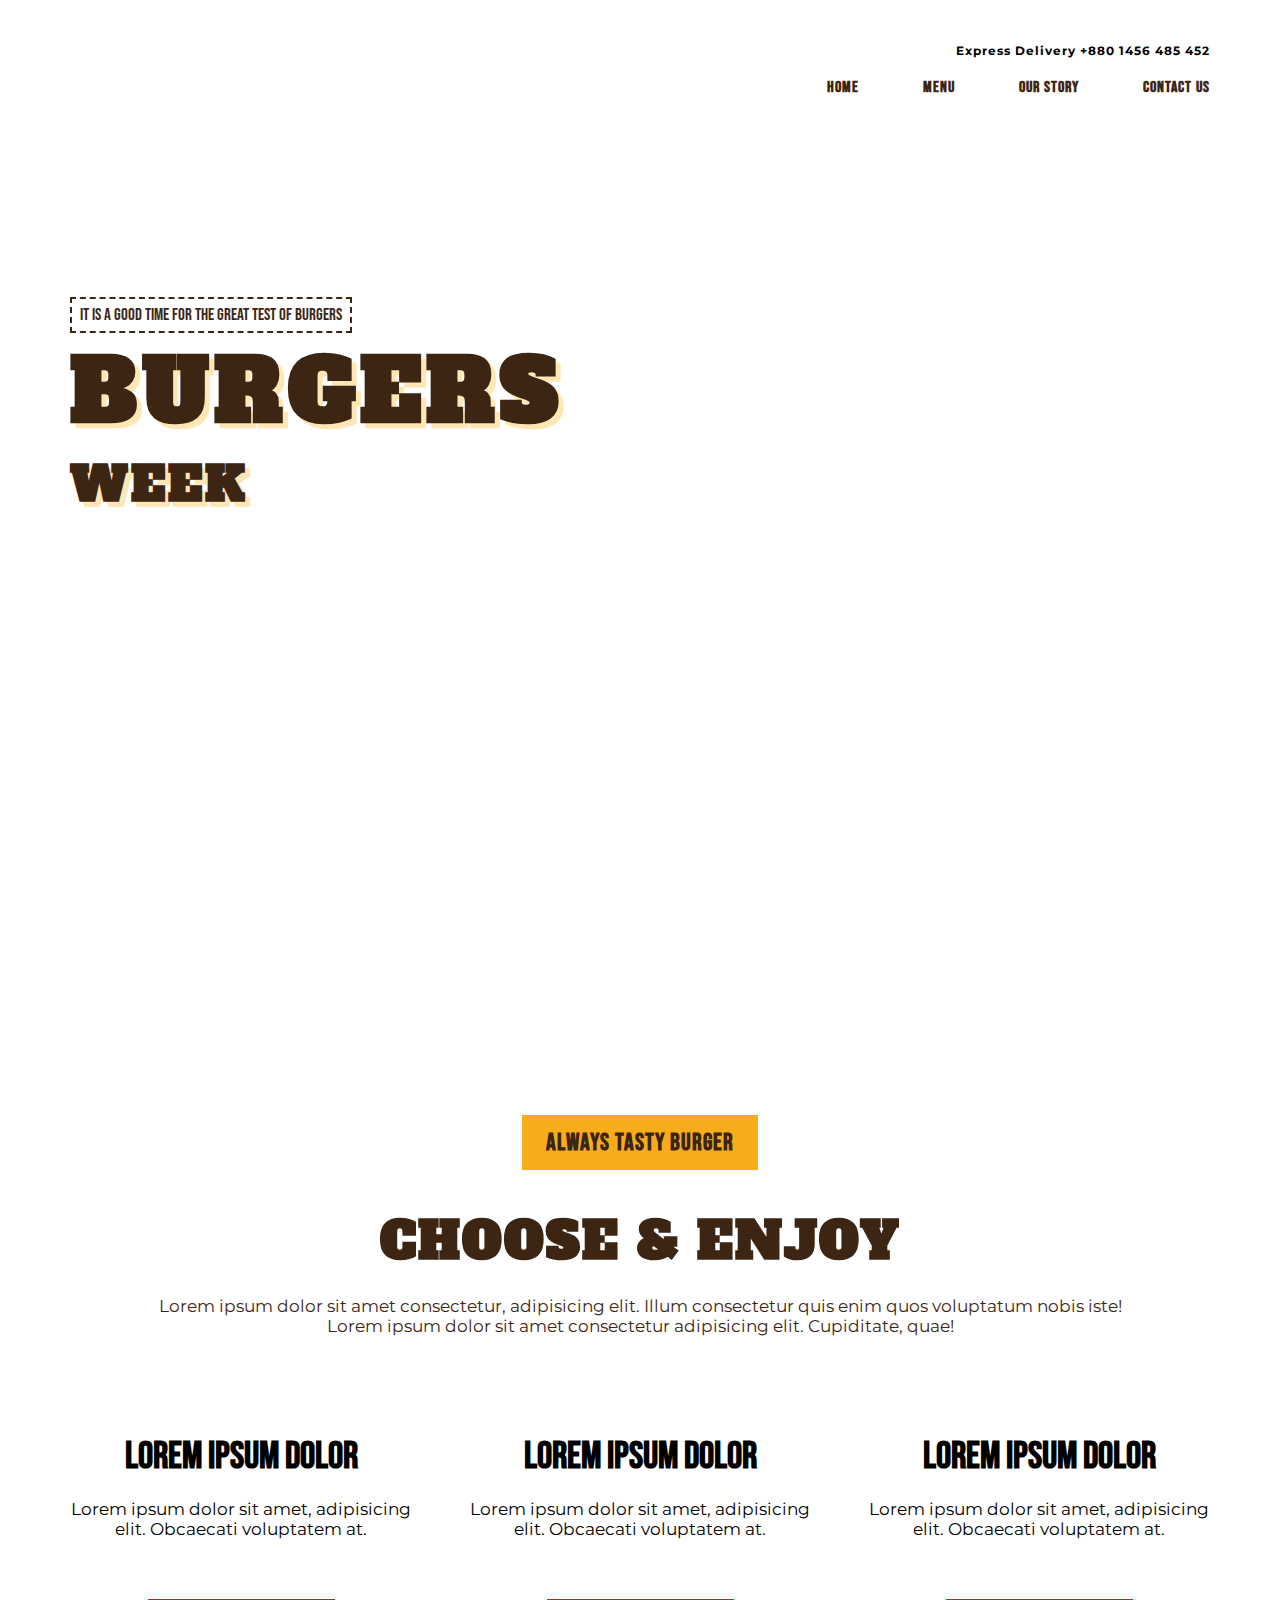
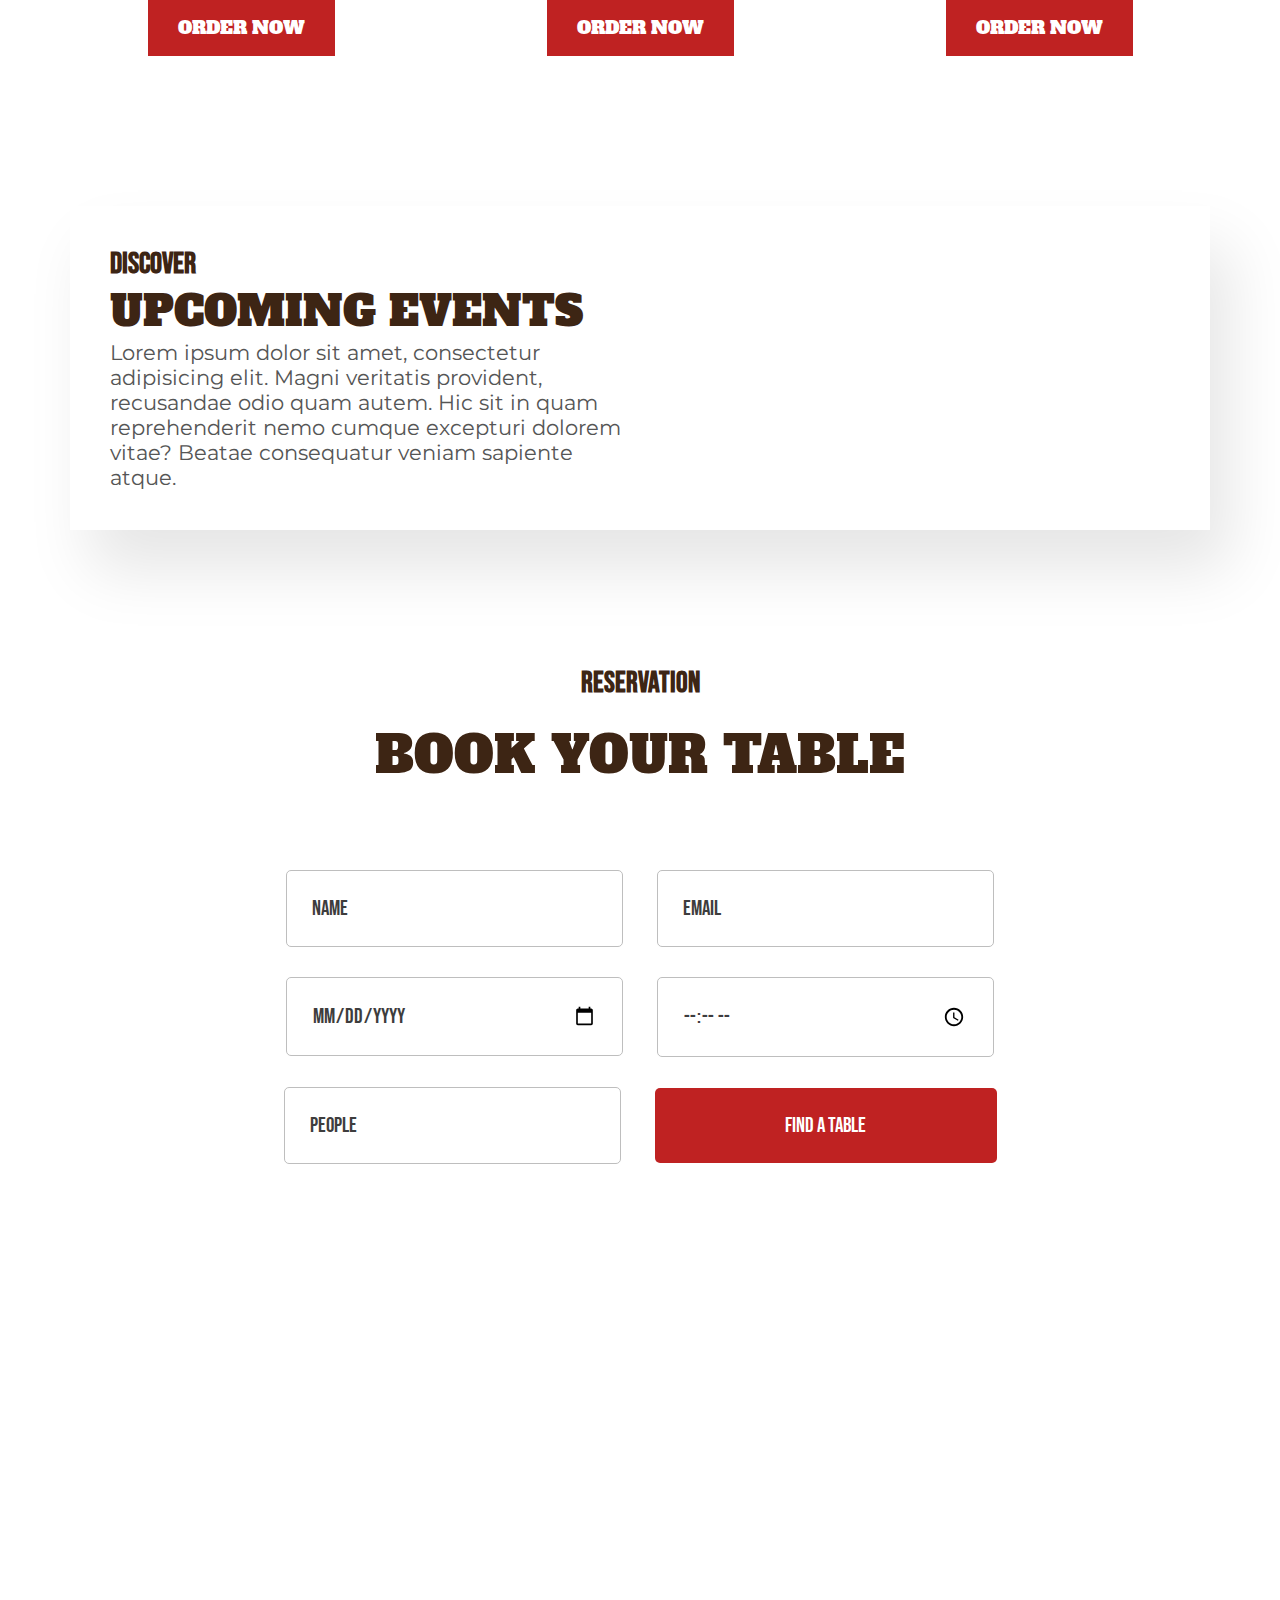
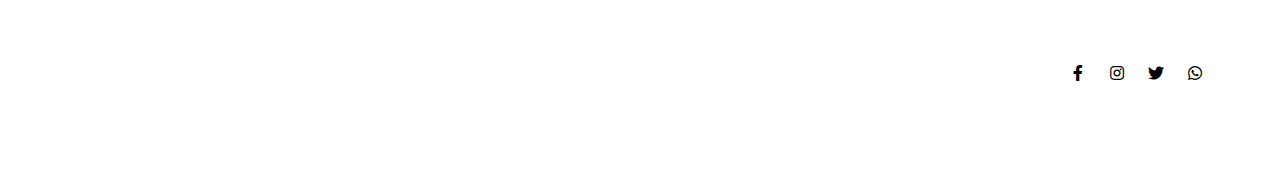
==== index.html @ 5c2cf0a4 "Add files via upload" ====
<!DOCTYPE html>
<html lang="en">
<head>
    <meta charset="UTF-8">
    <meta name="viewport" content="width=device-width, initial-scale=1.0">
    <link rel="preconnect" href="https://fonts.gstatic.com">
    <link rel="icon" href="./img/favicon.ico" type="image/x-icon">
    <link href="https://fonts.googleapis.com/css2?family=Alfa+Slab+One&family=Bebas+Neue&family=Montserrat:wght@400;700&display=swap" rel="stylesheet">
    <link rel="stylesheet" href="https://cdnjs.cloudflare.com/ajax/libs/font-awesome/5.15.1/css/all.min.css">
    <link rel="stylesheet" href="./css/style.css">
    <title>Burger House | Home</title>
</head>
<body>
    <!-- header section starts here -->
   <header>
       <div class="container">
           <!-- logo and header menu part start  -->
            <div class="top">
                <div>
                    <img src="./img/logo.png" alt="">
                </div>
                <div class="right">
                    <div class="hotline">
                        <img src="./img/bike.png" alt="">
                        <span>Express Delivery +880 1456 485 452</span>
                    </div>
                    <div class="menu">
                        <ul>
                            <li><a href="">home</a></li>
                            <li><a href="">menu</a></li>
                            <li><a href="">our story</a></li>
                            <li><a href="">contact us</a></li>
                        </ul>
                    </div>
                </div>
            </div>
           <!-- logo and header menu part ends  -->
           <!-- header bottom part starts -->
            <div class="bottom">
                <div class="cell">
                    <p>it is a good time for the great test of burgers</p>
                    <h1>burgers</h1>
                    <h3>week</h3>
                </div>
            </div>
           <!-- header bottom part ends -->
        </div>
   </header> 
    <!-- header section ends here -->
    <!-- popular section starts here -->
    <div class="popular">
        <div class="container">
            <div class="left">
                <img src="./img/popular-1.png" alt="">
                <div class="img-desc">
                    <h3>try it today</h3>
                    <h1>most popular baurger</h1>
                </div>
            </div>
            <div class="right">
                <div class="hs">
                    <img src="./img/popular-2.png" alt="">
                    <div class="img-desc">
                        <h3>try it today</h3>
                        <h1>more fun<br>more taste</h1>
                    </div>
                </div>
                <div class="hs">
                    <img src="./img/popular-3.png" alt="">
                    <div class="img-desc">
                        <h3>try it today</h3>
                        <h1>fresh & chili</h1>
                    </div>
                </div>
            </div>
        </div>
    </div>
    <!-- popular section ends here -->
    <!-- single button section starts here -->
    <div class="container pop-btn">
        <a href="#">always tasty burger</a>
    </div>
    <!-- single button section ends here -->
    <!-- ordering section starts here -->
    <div class="container order">
        <div class="top">
            <div>
                <h1>choose & enjoy</h1>
                <p>Lorem ipsum dolor sit amet consectetur, adipisicing elit. Illum consectetur quis enim quos voluptatum nobis iste!<br>Lorem ipsum dolor sit amet consectetur adipisicing elit. Cupiditate, quae!</p>
            </div>
        </div>
        <div class="bottom">
            <div class="parts">
                <img src="./img/cat-1.png" alt="">
                <h2>lorem ipsum dolor</h2>
                <p>Lorem ipsum dolor sit amet, adipisicing elit. Obcaecati voluptatem at.</p>
                <button>order now</button>
            </div>
            <div class="parts">
                <img src="./img/cat-2.png" alt="">
                <h2>lorem ipsum dolor</h2>
                <p>Lorem ipsum dolor sit amet, adipisicing elit. Obcaecati voluptatem at.</p>
                <button>order now</button>
            </div>
            <div class="parts">
                <img src="./img/cat-3.png" alt="">
                <h2>lorem ipsum dolor</h2>
                <p>Lorem ipsum dolor sit amet, adipisicing elit. Obcaecati voluptatem at.</p>
                <button>order now</button>
            </div>
        </div>
    </div>
    <!-- ordering section ends here -->
    <!-- slider section starts here -->
    <div class="container">
        <div class="slider">
            <div class="left">
                <h4>discover</h4>
                <h1>upcoming events</h1>
                <p>Lorem ipsum dolor sit amet, consectetur adipisicing elit. Magni veritatis provident, recusandae odio quam autem.
                    Hic sit in quam reprehenderit nemo cumque excepturi dolorem vitae? Beatae consequatur veniam sapiente atque.</p>
            </div>
            <div class="right">
                <img style="width: 100%;" src="./img/slider.png" alt="">
            </div>
        </div>
    </div>
    <!-- slider section ends here -->
    <!-- form section starts here -->
    <div class="form">
        <div class="container">
            <h3>RESERVATION</h3>
            <h1>BOOK YOUR TABLE</h1>
            <form action="">
                <div>
                    <input class="left" type="text" name="" id="" placeholder="name">
                    <input class="right" type="email" name="" id="" placeholder="email">
                </div>
                <div>
                    <input class="left" type="date" name="" id="" placeholder="date">
                    <input class="right" type="time" name="" id="" placeholder="time">
                </div>
                <div>
                    <input class="left" type="number" name="" id="" placeholder="people">
                    <input class="btn" type="button" name="" id="" value="find a table">
                </div>
            </form>
        </div>
    </div>
    <!-- form section ends here -->
    <!-- footer section starts here -->
    <footer class="container">
        <img src="./img/logo-white.png" alt="">
        <div class="middle">
            <p>Lorem ipsum dolor sit amet consectetur adipisicing elit. Nulla, ab aperiam corrupti corporis maiores neque totam odio hic dicta eos provident enim sequi incidunt. Magnam consequatur quam aspernatur et aliquam.</p>
            <div class="middle-right">
                <h4><i class="fas fa-map-marker-alt"></i>MAIN ROAD,BUILDING NAME,COUNTRY</h4> 
                <h4><i class="fas fa-envelope"></i>INFO@COMPANYNAME.COM</h4>
            </div>
        </div>
        <div class="bottom">
            <h3>&copyCOMPANY NAME 2020. ALL RIGHTS RESERVED.</h3>
            <ul>
                <li><a href=""><i class="fab fa-facebook-f"></i></a></li>
                <li><a href=""><i class="fab fa-instagram"></i></a></li>
                <li><a href=""><i class="fab fa-twitter"></i></a></li>
                <li><a href=""><i class="fab fa-whatsapp"></i></a></li>
            </ul>
        </div>
    </footer>
    <!-- footer section ends here -->
</body>
</html>
---- css/style.css ----
/* font familys
  font-family: 'Alfa Slab One', cursive;
  font-family: 'Bebas Neue', cursive;
  font-family: 'Montserrat', sans-serif;
*/
/* global section css starts here */
* {
  margin: 0;
  padding: 0;
}
:root {
  --bistre: #3d2514;
}
body {
  padding-bottom: 60px !important;
}
.container {
  width: 1140px;
  margin: 0 auto;
  padding: auto;
}
/* global section css ends here */
/* header section css starts here */
header {
  background-image: url(../img/banner.png);
  background-position: center;
  background-repeat: no-repeat;
  background-size: cover;
  height: 100vh;
  margin-bottom: 80px;
}
header .top {
  display: flex;
  justify-content: space-between;
  padding: 40px 0;
}
header .top .right .hotline {
  margin-bottom: 20px;
}
header .top .right {
  text-align: right;
}
header .top .hotline img {
  vertical-align: middle;
}
header .top span {
  vertical-align: middle;
  font-family: "Montserrat", sans-serif;
  font-weight: bold;
  letter-spacing: 1px;
  font-size: 12px;
}
header .top .menu li {
  display: inline-block;
}
header .top .menu li a {
  text-decoration: none;
  color: var(--bistre);
  text-transform: uppercase;
  font-family: "Bebas Neue", cursive;
  font-weight: bold;
  font-size: 16px;
  letter-spacing: 1px;
  margin-left: 60px;
  width: 30px;
}
header .top .menu li a:hover {
  text-shadow: 2px 2px 4px rgba(0, 0, 0, 0.5);
}
header .bottom {
  text-transform: uppercase;
  color: var(--bistre);
  font-weight: normal;
  height: 60vh;
  display: table;
}
header .cell {
  display: table-cell;
  vertical-align: middle;
  display: table-cell;
  vertical-align: middle;
}
header .bottom p {
  font-family: "Bebas Neue", cursive;
  font-size: 17px;
  border: 2px dashed var(--bistre);
  display: inline-block;
  padding: 6px 8px;
}
header .bottom h1 {
  font-family: "Alfa Slab One", cursive;
  font-size: 86px;
  letter-spacing: 5px;
  text-shadow: 5px 5px #fee6b5;
}
header .bottom h3 {
  font-family: "Alfa Slab One", cursive;
  font-size: 48px;
  letter-spacing: 3px;
  text-shadow: 5px 5px #fee6b5;
}
/* header section css ends here */
/* popualr section starts here */
.popular .container {
  display: flex;
  justify-content: space-between;
  color: white;
  font-family: "Bebas Neue", cursive;
  font-weight: bold;
  text-transform: uppercase;
}
.popular img {
  width: 100%;
}
.popular .left {
  margin-right: 20px;
  position: relative;
}
.popular .right {
  margin-left: 20px;
}
.popular .img-desc {
  position: absolute;
  top: 30px;
  left: 30px;
}
.popular .hs {
  position: relative;
  margin-bottom: 30px;
}
.popular .img-desc h3 {
  font-size: 18px;
}
.popular .img-desc h1 {
  font-size: 30px;
}
/* popualr section starts here */
/* single button section starts here */
.pop-btn {
  text-transform: uppercase;
  margin: 50px auto;
  text-align: center;
}
.pop-btn a {
  padding: 13px 24px;
  color: var(--bistre);
  text-decoration: none;
  background-color: #f7ad1b;
  font-family: "Bebas Neue", cursive;
  font-weight: bold;
  font-size: 24px;
  letter-spacing: 1px;
  text-align: center;
  transition: 0.2s;
}
.pop-btn a:hover {
  box-shadow: 0px 0px 10px rgba(0, 0, 0, 0.3);
}
/* single button section ends here */
/* order section starts here */
/* top  */
.order .top {
  text-align: center;
}
.order .top h1 {
  text-transform: uppercase;
  font-family: "Alfa Slab One", cursive;
  font-size: 50px;
  color: var(--bistre);
  letter-spacing: 2px;
}
.order .top p {
  font-family: "Montserrat", sans-serif;
  font-weight: 400;
  font-size: 17px;
  color: var(--bistre);
  margin: 20px auto;
}
/* top */
/* bottom */
.order .bottom {
  display: flex;
  justify-content: space-between;
  margin-top: 60px;
  margin-bottom: 150px;
}
.order .parts {
  width: 30%;
  text-align: center;
}
.order .parts img {
  height: 250px;
}
.order .parts h2 {
  text-transform: uppercase;
  font-family: "Bebas Neue", cursive;
  font-weight: bold;
  font-size: 38px;
  margin: 20px auto;
}
.order .parts p {
  font-family: "Montserrat", sans-serif;
  font-size: 17px;
  font-weight: normal;
  margin-bottom: 60px;
}
.order .parts button {
  cursor: pointer;
  text-transform: uppercase;
  font-family: "Alfa Slab One", cursive;
  font-weight: 400;
  background-color: #bf2222;
  color: white;
  font-size: 18px;
  padding: 16px 30px;
  border: none;
  transition: 100ms;
}
.order .parts button:hover {
  box-shadow: 0px 0px 10px rgba(0, 0, 0, 0.3);
}
/* bottom */
/* order section ends here */
/* slider section starts here */
.slider {
  padding: 30px;
  display: flex;
  justify-content: space-between;
  box-shadow: 20px 40px 60px rgba(0, 0, 0, 0.1);
  margin-bottom: 50px;
}
.slider .left {
  width: 50%;
  margin-right: 15px;
  padding: 10px;
}
/* font-family: "Alfa Slab One", cursive;
font-family: "Bebas Neue", cursive;
font-family: "Montserrat", sans-serif; */
.slider .left h4 {
  text-transform: uppercase;
  font-family: "Bebas Neue", cursive;
  font-weight: bold;
  font-size: 30px;
  color: var(--bistre);
}
.slider .left h1 {
  color: var(--bistre);
  text-transform: uppercase;
  font-size: 42px;
  font-weight: normal;
  font-family: "Alfa Slab One", cursive;
}
.slider .left p {
  font-size: 21px;
  color: #555;
  font-weight: normal;
  font-family: "Montserrat", sans-serif;
}
.slider .right {
  width: 50%;
  margin-left: 15px;
}
/* slider section ends here */
/* form section starts here */
.form {
  height: 700px;
  background-image: url(../img/contact-bg.png);
  background-repeat: no-repeat;
  background-size: cover;
  background-position: center;
  text-align: center;
  display: flex;
  align-items: center;
}
.form h3 {
  color: var(--bistre);
  margin-bottom: 20px;
  font-size: 29px;
  font-family: "Bebas Neue", cursive;
  font-weight: bold;
}
.form h1 {
  color: var(--bistre);
  margin-bottom: 80px;
  font-size: 50px;
  font-family: "Alfa Slab One", cursive;
  font-weight: normal;
}
.form input:focus {
  outline: none;
}
.form input {
  font-family: "Bebas Neue", cursive;
  font-weight: 400;
  width: 25%;
  padding: 25px;
  font-size: 21px;
  margin-bottom: 30px;
  border: none;
  border: 1px solid #bebebe;
  border-radius: 5px;
  color: #3d3d3d;
}
.form .left {
  margin-right: 15px;
}
.form form input::placeholder {
  color: #3d3d3d;
}
.form .right {
  margin-left: 15px;
}
.form .btn {
  width: 30%;
  margin-left: 15px;
  border: none;
  background-color: #bf2222;
  cursor: pointer;
  transition: 0.2s ease-in-out;
  color: white;
}
.form .btn:hover {
  font-weight: bold;
  letter-spacing: 2px;
}
/* form section ends here */
/* footer section starts here */
footer {
  background-image: url(../img/footer-bg.png);
  background-position: center;
  background-repeat: no-repeat;
  background-size: cover;
  padding: 40px;
  color: white;
}
footer .middle {
  display: flex;
  justify-content: space-between;
  margin-top: 50px;
}
footer .middle p {
  width: 40%;
  font-family: "Montserrat", sans-serif;
  font-weight: normal;
  font-size: 18px;
}
footer .middle .middle-right {
  width: 35%;
  height: 100%;
  font-family: "Bebas Neue", cursive;
  font-weight: bold;
  font-size: 21px;
  margin: auto 0;
}
footer .middle .middle-right i {
  margin-right: 20px;
  text-align: center;
  width: 20px;
}
footer .middle .middle-right h4 {
  letter-spacing: 1px;
  line-height: 40px;
}
footer .bottom {
  margin-top: 160px;
  display: flex;
  justify-content: space-between;
}
footer .bottom h3 {
  font-family: "Bebas Neue", cursive;
  font-weight: normal;
  font-size: 18px;
  letter-spacing: 1px;
}
footer .bottom ul li {
  list-style-type: none;
  display: inline-block;
}
footer .bottom ul li a {
  text-decoration: none;
}
footer .bottom a i {
  width: 30px;
  height: 30px;
  line-height: 30px;
  text-align: center;
  border-radius: 50%;
  background-color: white;
  color: black;
  margin-left: 5px;
  transition: 0.5s ease-in-out;
}
footer .bottom a i:hover {
  color: var(--bistre);
  background-color: #ffc353;
  transform: scale(1.3);
}
/* footer section ends here */
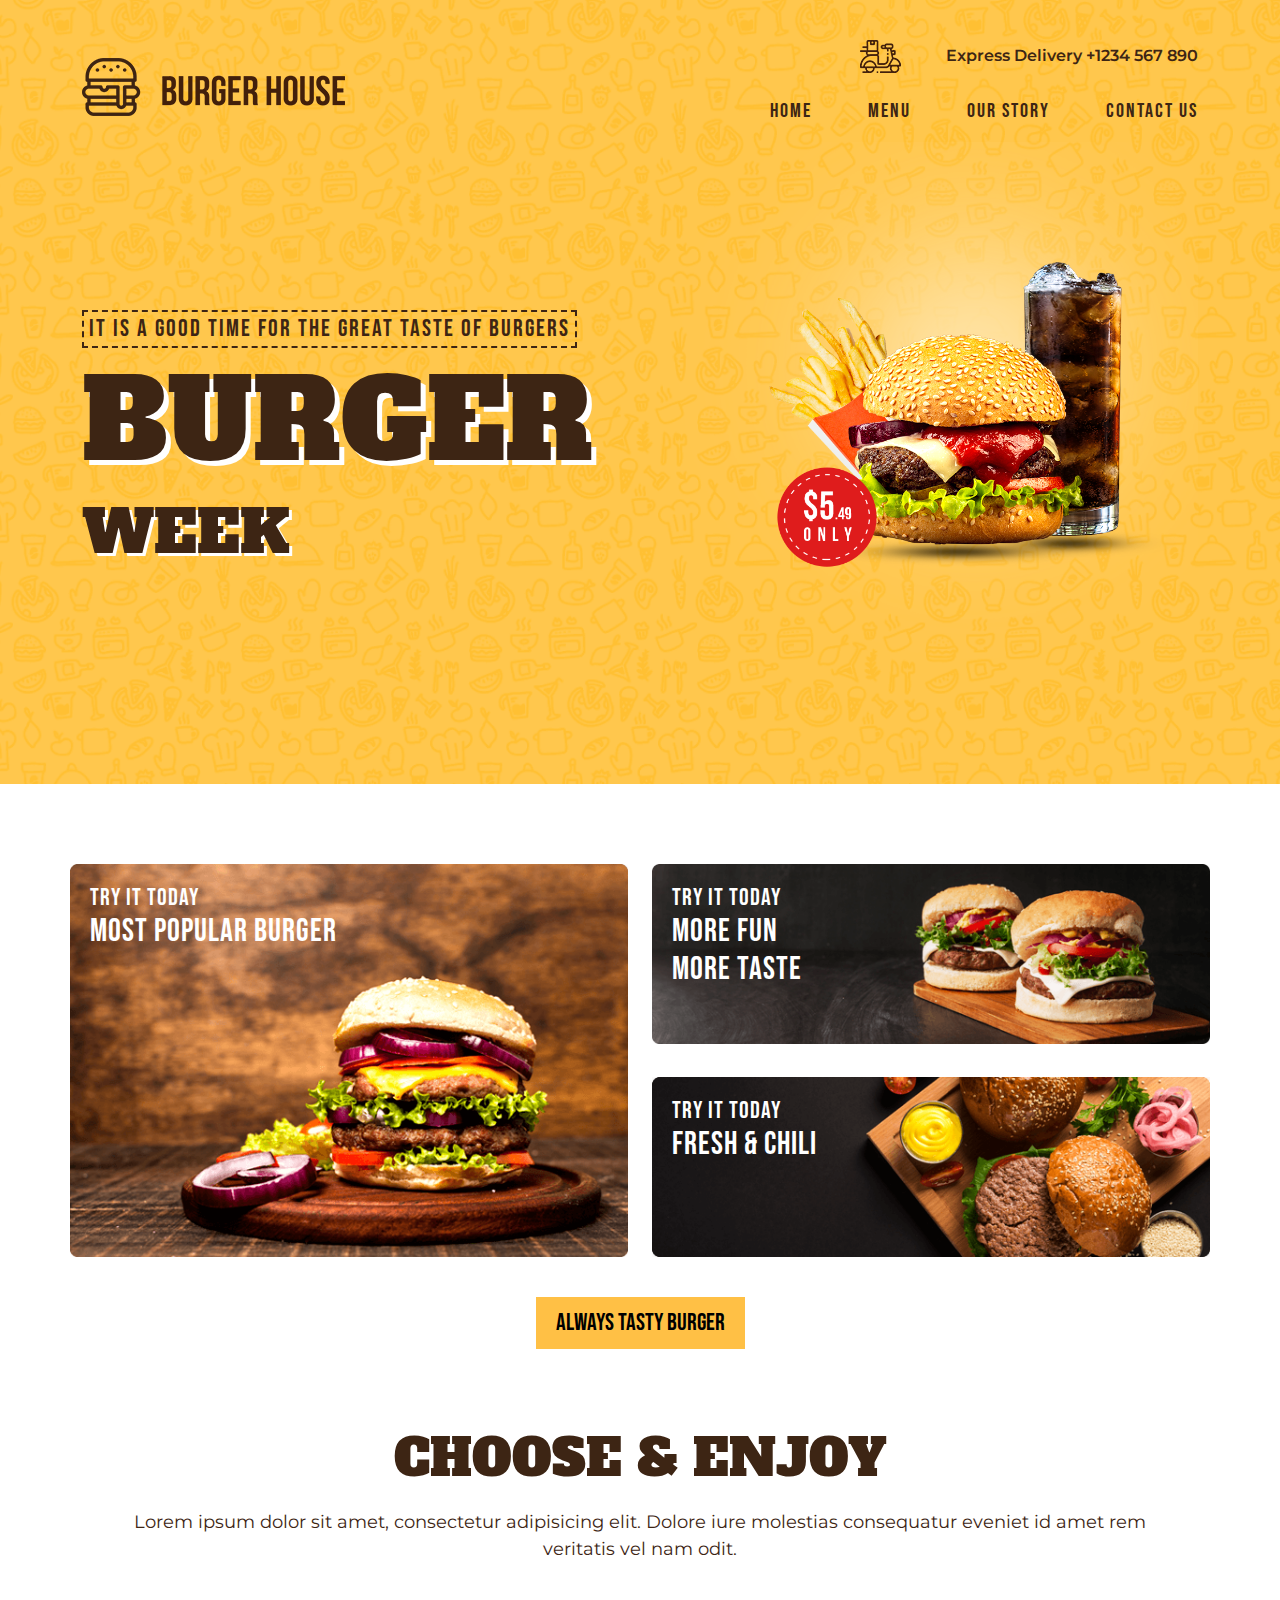
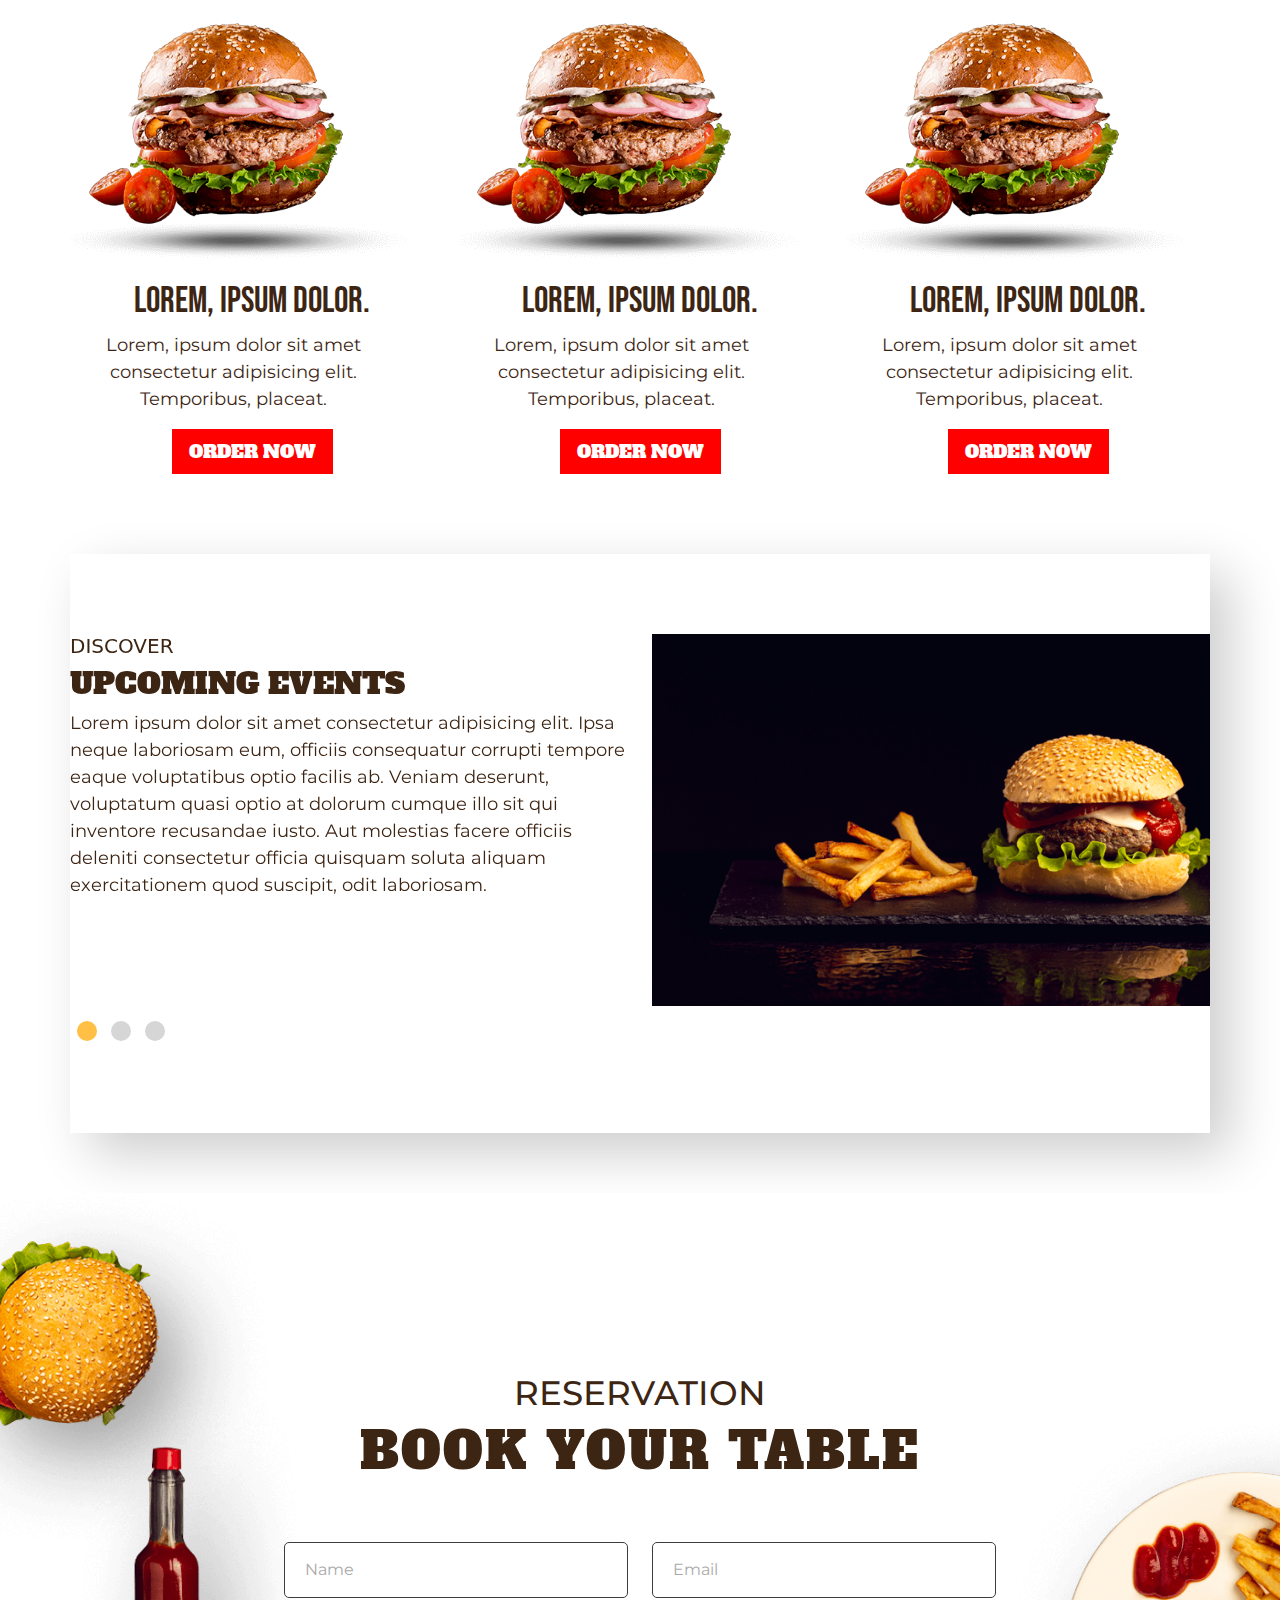
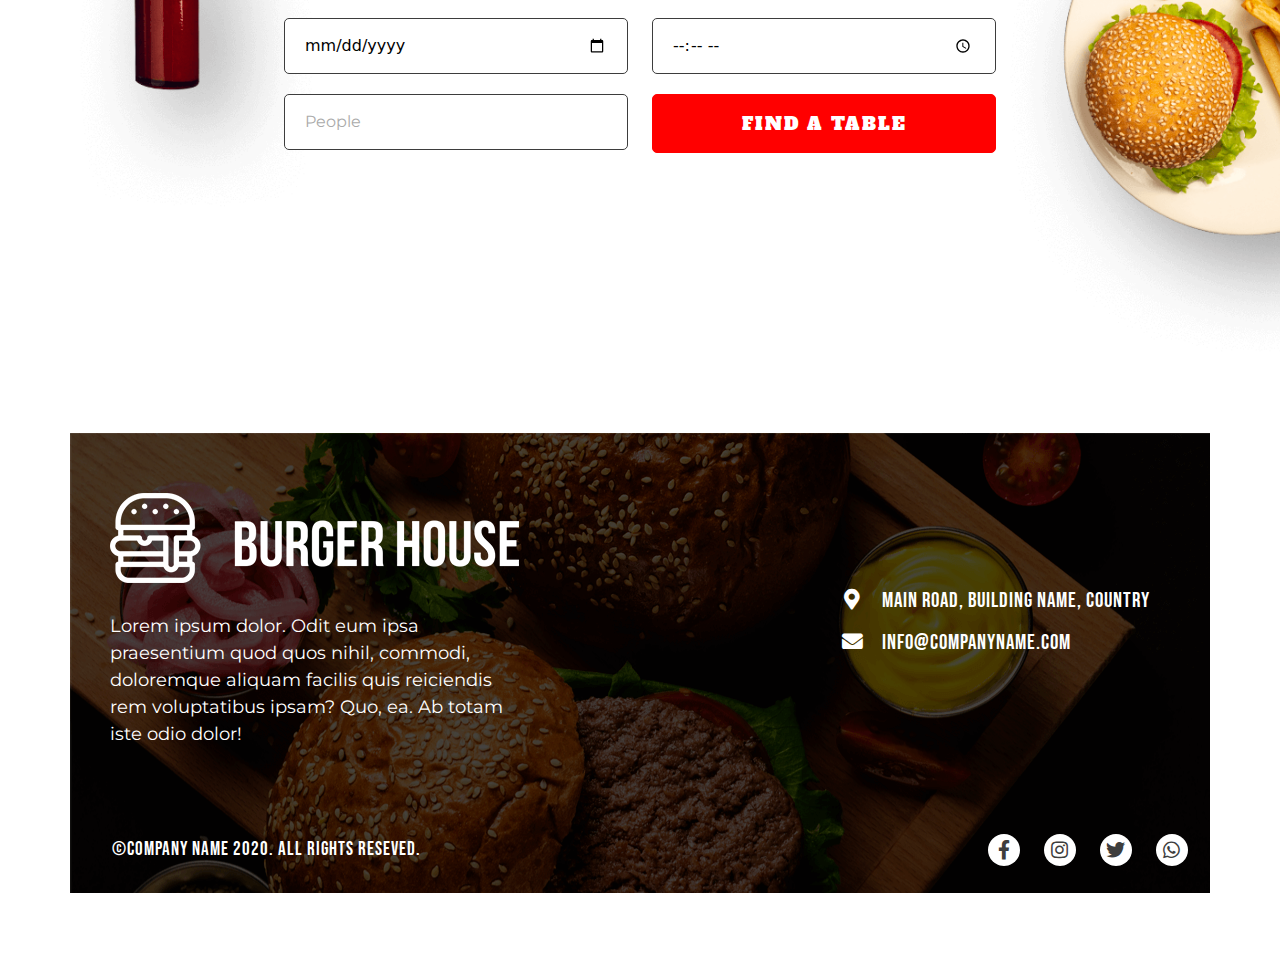
==== commit 396b32ba: "compressing images and adding responsiveness" ====
--- a/index.html
+++ b/index.html
@@ -1,173 +1,211 @@
-<!DOCTYPE html>
-<html lang="en">
-<head>
-    <meta charset="UTF-8">
-    <meta name="viewport" content="width=device-width, initial-scale=1.0">
-    <link rel="preconnect" href="https://fonts.gstatic.com">
-    <link rel="icon" href="./img/favicon.ico" type="image/x-icon">
-    <link href="https://fonts.googleapis.com/css2?family=Alfa+Slab+One&family=Bebas+Neue&family=Montserrat:wght@400;700&display=swap" rel="stylesheet">
-    <link rel="stylesheet" href="https://cdnjs.cloudflare.com/ajax/libs/font-awesome/5.15.1/css/all.min.css">
-    <link rel="stylesheet" href="./css/style.css">
-    <title>Burger House | Home</title>
-</head>
-<body>
-    <!-- header section starts here -->
-   <header>
-       <div class="container">
-           <!-- logo and header menu part start  -->
-            <div class="top">
-                <div>
-                    <img src="./img/logo.png" alt="">
-                </div>
-                <div class="right">
-                    <div class="hotline">
-                        <img src="./img/bike.png" alt="">
-                        <span>Express Delivery +880 1456 485 452</span>
-                    </div>
-                    <div class="menu">
-                        <ul>
-                            <li><a href="">home</a></li>
-                            <li><a href="">menu</a></li>
-                            <li><a href="">our story</a></li>
-                            <li><a href="">contact us</a></li>
-                        </ul>
-                    </div>
-                </div>
-            </div>
-           <!-- logo and header menu part ends  -->
-           <!-- header bottom part starts -->
-            <div class="bottom">
-                <div class="cell">
-                    <p>it is a good time for the great test of burgers</p>
-                    <h1>burgers</h1>
-                    <h3>week</h3>
-                </div>
-            </div>
-           <!-- header bottom part ends -->
-        </div>
-   </header> 
-    <!-- header section ends here -->
-    <!-- popular section starts here -->
-    <div class="popular">
-        <div class="container">
-            <div class="left">
-                <img src="./img/popular-1.png" alt="">
-                <div class="img-desc">
-                    <h3>try it today</h3>
-                    <h1>most popular baurger</h1>
-                </div>
-            </div>
-            <div class="right">
-                <div class="hs">
-                    <img src="./img/popular-2.png" alt="">
-                    <div class="img-desc">
-                        <h3>try it today</h3>
-                        <h1>more fun<br>more taste</h1>
-                    </div>
-                </div>
-                <div class="hs">
-                    <img src="./img/popular-3.png" alt="">
-                    <div class="img-desc">
-                        <h3>try it today</h3>
-                        <h1>fresh & chili</h1>
-                    </div>
-                </div>
-            </div>
-        </div>
-    </div>
-    <!-- popular section ends here -->
-    <!-- single button section starts here -->
-    <div class="container pop-btn">
-        <a href="#">always tasty burger</a>
-    </div>
-    <!-- single button section ends here -->
-    <!-- ordering section starts here -->
-    <div class="container order">
-        <div class="top">
-            <div>
-                <h1>choose & enjoy</h1>
-                <p>Lorem ipsum dolor sit amet consectetur, adipisicing elit. Illum consectetur quis enim quos voluptatum nobis iste!<br>Lorem ipsum dolor sit amet consectetur adipisicing elit. Cupiditate, quae!</p>
-            </div>
-        </div>
-        <div class="bottom">
-            <div class="parts">
-                <img src="./img/cat-1.png" alt="">
-                <h2>lorem ipsum dolor</h2>
-                <p>Lorem ipsum dolor sit amet, adipisicing elit. Obcaecati voluptatem at.</p>
-                <button>order now</button>
-            </div>
-            <div class="parts">
-                <img src="./img/cat-2.png" alt="">
-                <h2>lorem ipsum dolor</h2>
-                <p>Lorem ipsum dolor sit amet, adipisicing elit. Obcaecati voluptatem at.</p>
-                <button>order now</button>
-            </div>
-            <div class="parts">
-                <img src="./img/cat-3.png" alt="">
-                <h2>lorem ipsum dolor</h2>
-                <p>Lorem ipsum dolor sit amet, adipisicing elit. Obcaecati voluptatem at.</p>
-                <button>order now</button>
-            </div>
-        </div>
-    </div>
-    <!-- ordering section ends here -->
-    <!-- slider section starts here -->
-    <div class="container">
-        <div class="slider">
-            <div class="left">
-                <h4>discover</h4>
-                <h1>upcoming events</h1>
-                <p>Lorem ipsum dolor sit amet, consectetur adipisicing elit. Magni veritatis provident, recusandae odio quam autem.
-                    Hic sit in quam reprehenderit nemo cumque excepturi dolorem vitae? Beatae consequatur veniam sapiente atque.</p>
-            </div>
-            <div class="right">
-                <img style="width: 100%;" src="./img/slider.png" alt="">
-            </div>
-        </div>
-    </div>
-    <!-- slider section ends here -->
-    <!-- form section starts here -->
-    <div class="form">
-        <div class="container">
-            <h3>RESERVATION</h3>
-            <h1>BOOK YOUR TABLE</h1>
-            <form action="">
-                <div>
-                    <input class="left" type="text" name="" id="" placeholder="name">
-                    <input class="right" type="email" name="" id="" placeholder="email">
-                </div>
-                <div>
-                    <input class="left" type="date" name="" id="" placeholder="date">
-                    <input class="right" type="time" name="" id="" placeholder="time">
-                </div>
-                <div>
-                    <input class="left" type="number" name="" id="" placeholder="people">
-                    <input class="btn" type="button" name="" id="" value="find a table">
-                </div>
-            </form>
-        </div>
-    </div>
-    <!-- form section ends here -->
-    <!-- footer section starts here -->
-    <footer class="container">
-        <img src="./img/logo-white.png" alt="">
-        <div class="middle">
-            <p>Lorem ipsum dolor sit amet consectetur adipisicing elit. Nulla, ab aperiam corrupti corporis maiores neque totam odio hic dicta eos provident enim sequi incidunt. Magnam consequatur quam aspernatur et aliquam.</p>
-            <div class="middle-right">
-                <h4><i class="fas fa-map-marker-alt"></i>MAIN ROAD,BUILDING NAME,COUNTRY</h4> 
-                <h4><i class="fas fa-envelope"></i>INFO@COMPANYNAME.COM</h4>
-            </div>
-        </div>
-        <div class="bottom">
-            <h3>&copyCOMPANY NAME 2020. ALL RIGHTS RESERVED.</h3>
-            <ul>
-                <li><a href=""><i class="fab fa-facebook-f"></i></a></li>
-                <li><a href=""><i class="fab fa-instagram"></i></a></li>
-                <li><a href=""><i class="fab fa-twitter"></i></a></li>
-                <li><a href=""><i class="fab fa-whatsapp"></i></a></li>
-            </ul>
-        </div>
-    </footer>
-    <!-- footer section ends here -->
-</body>
+<!DOCTYPE html>
+<html lang="en">
+<head>
+  <meta charset="UTF-8">
+  <meta name="viewport" content="width=device-width, initial-scale=1.0">
+  <!-- google fonts -->
+  <link rel="preconnect" href="https://fonts.gstatic.com">
+  <link href="https://fonts.googleapis.com/css2?family=Alfa+Slab+One&family=Bebas+Neue&family=Montserrat:wght@400;600;700&display=swap" rel="stylesheet"> 
+  <!-- bootstrap css -->
+  <link rel="stylesheet" href="./css/bootstrap.min.css">
+  <!-- font awesome link -->
+  <link rel="stylesheet" href="https://cdnjs.cloudflare.com/ajax/libs/font-awesome/5.15.2/css/all.min.css">
+  <!-- owl-carousel -->
+  <link rel="stylesheet" href="css/owl.theme.default.min.css">
+  <link rel="stylesheet" href="css/owl.carousel.min.css">
+  <!-- custom css -->
+  <link rel="stylesheet" href="./css/style.css">
+  <title>Burger</title>
+</head>
+<body>
+  <header class="py">
+    <div class="container">
+      <nav class="navbar navbar-expand-md">
+        <a href="index.html" class="navbar-brand"><img src="./img/logo.png" alt="Burger House"></a>
+        <button class="navbar-toggler" data-bs-target="#nav"  data-bs-toggle="collapse">
+          <span class="fas fa-bars"></span>
+        </button>
+        <div class="collapse navbar-collapse" id="nav">
+          <div class="ms-auto">
+            <div class="desktop">
+              <img src="./img/bike.png" alt="bike image">
+              <span>Express Delivery +1234 567 890</span>
+            </div>
+            <ul class="navbar-nav">
+              <li class="nav-item"><a class="nav-link active" href="#">home</a></li>
+              <li class="nav-item"><a class="nav-link" href="#">menu</a></li>
+              <li class="nav-item"><a class="nav-link" href="#">our story</a></li>
+              <li class="nav-item"><a class="nav-link" href="#">contact us</a></li>
+            </ul>
+          </div>
+        </div>
+      </nav>
+      <div class="row">
+        <div class="content col-md-7 col-lg-6 d-flex justify-content-center flex-column">
+          <h4>It is a good time for the great taste of burgers</h4>
+          <h1>burger</h1>
+          <h2>week</h2>
+        </div>
+        <div class="col-md-5 col-lg-6">
+          <img class="img-fluid" src="./img/burger.png" alt="burger with drink">
+        </div>
+      </div>
+    </div>
+  </header>
+  <!-- dish section starts here -->
+  <section class="popular container py">
+    <div class="row">
+      <div class="col-md-6">
+        <div class="dish">
+          <img class="img-fluid" src="./img/dish-1.png" alt="dish-1">
+          <div class="details">
+            <h4>try it today</h4>
+            <h2>Most popular burger</h2>
+          </div>
+        </div>
+      </div>
+      <div class="col-md-6 d-flex flex-column">
+        <div class="dish">
+          <img class="img-fluid" src="./img/dish-2.png" alt="dish-2">
+          <div class="details">
+            <h4>try it today</h4>
+            <h2>More fun<br>more taste</h2>
+          </div>
+        </div>
+        <div class="dish mt-auto">
+          <img class="img-fluid" src="./img/dish-3.png" alt="dish-3">
+          <div class="details">
+            <h4>try it today</h4>
+            <h2>fresh & chili</h2>
+          </div>
+        </div>
+      </div>
+      <button class="text-center">Always tasty burger</button>
+    </div>
+  </section>
+  <!-- order section -->
+  <section class="order py container">
+    <h1>choose & enjoy</h1>
+    <p>Lorem ipsum dolor sit amet, consectetur adipisicing elit. Dolore iure molestias consequatur eveniet id amet rem veritatis vel nam odit.</p>
+    <div class="row align-items-end justify-content-between">
+      <div class="col-md-4">
+        <img class="img-fluid" src="./img/burger-1.png" alt="burger1">
+        <h2>Lorem, ipsum dolor.</h2>
+        <p>Lorem, ipsum dolor sit amet consectetur adipisicing elit. Temporibus, placeat.</p>
+        <button class="btn btn-lg">ORDER NOW</button>
+      </div>
+      <div class="col-md-4">
+        <img class="img-fluid" src="./img/burger-1.png" alt="burger2">
+        <h2>Lorem, ipsum dolor.</h2>
+        <p>Lorem, ipsum dolor sit amet consectetur adipisicing elit. Temporibus, placeat.</p>
+        <button class="btn btn-lg">ORDER NOW</button>
+      </div>
+      <div class="col-md-4">
+        <img class="img-fluid" src="./img/burger-1.png" alt="burger3">
+        <h2>Lorem, ipsum dolor.</h2>
+        <p>Lorem, ipsum dolor sit amet consectetur adipisicing elit. Temporibus, placeat.</p>
+        <button class="btn btn-lg">ORDER NOW</button>
+      </div>
+    </div>
+  </section>
+  <!-- event section -->
+  <section class="slider container py">
+    <div>
+      <div class="owl-theme owl-carousel">
+        <div class="item row">
+          <div class="col-md-6">
+            <h5>DISCOVER</h5>
+            <h3>UPCOMING EVENTS</h3>
+            <p>Lorem ipsum dolor sit amet consectetur adipisicing elit. Ipsa neque laboriosam eum, officiis consequatur corrupti tempore eaque voluptatibus optio facilis ab. Veniam deserunt, voluptatum quasi optio at dolorum cumque illo sit qui inventore recusandae iusto. Aut molestias facere officiis deleniti consectetur officia quisquam soluta aliquam exercitationem quod suscipit, odit laboriosam.</p>
+          </div>
+          <div class="col-md-6"><img src="./img/slider.png" alt="Burger" class="img-fluid"></div>
+        </div>
+        <div class="item row">
+          <div class="col-md-6">
+            <h5>DISCOVER</h5>
+            <h3>UPCOMING EVENTS</h3>
+            <p>Lorem ipsum dolor sit amet consectetur adipisicing elit. Ipsa neque laboriosam eum, officiis consequatur corrupti tempore eaque voluptatibus optio facilis ab. Veniam deserunt, voluptatum quasi optio at dolorum cumque illo sit qui inventore recusandae iusto. Aut molestias facere officiis deleniti consectetur officia quisquam soluta aliquam exercitationem quod suscipit, odit laboriosam.</p>
+          </div>
+          <div class="col-md-6"><img src="./img/slider.png" alt="Burger" class="img-fluid"></div>
+        </div>
+        <div class="item row">
+          <div class="col-md-6">
+            <h5>DISCOVER</h5>
+            <h3>UPCOMING EVENTS</h3>
+            <p>Lorem ipsum dolor sit amet consectetur adipisicing elit. Ipsa neque laboriosam eum, officiis consequatur corrupti tempore eaque voluptatibus optio facilis ab. Veniam deserunt, voluptatum quasi optio at dolorum cumque illo sit qui inventore recusandae iusto. Aut molestias facere officiis deleniti consectetur officia quisquam soluta aliquam exercitationem quod suscipit, odit laboriosam.</p>
+          </div>
+          <div class="col-md-6"><img src="./img/slider.png" alt="Burger" class="img-fluid"></div>
+        </div>
+      </div>
+    </div>
+  </section>
+  <!-- Booking Seat -->
+  <div class="reservation">
+    <div class="container py text-center">
+      <h4>RESERVATION</h4>
+      <h1>BOOK YOUR TABLE</h1>
+      <form class="row">
+        <div class="col-md-2"></div>
+        <div class="col-md-4">
+          <input type="text" name="name" placeholder="Name">
+          <input type="date" name="date" placeholder="Date">
+          <input type="number" name="people" placeholder="People">
+        </div>
+        <div class="col-md-4">
+          <input type="email" name="email" placeholder="Email">
+          <input type="time" name="time" placeholder="Time">
+          <input type="submit" name="submit" value="FIND A TABLE">
+        </div>
+      </form>
+    </div>
+  </div>
+  <!-- footer seciton -->
+  <footer class="py">
+    <div class="container">
+      <div class="row">
+        <div class="col-md-6 col-lg-5 col-xl-5">
+          <img class="img-fluid" src="./img/logo-white.png" alt="Burger logo">
+          <p>Lorem ipsum dolor. Odit eum ipsa praesentium quod quos nihil, commodi, doloremque aliquam facilis quis reiciendis rem voluptatibus ipsam? Quo, ea. Ab totam iste odio dolor!</p>
+        </div>
+        <div class="col-md-1 col-lg-2 col-xl-3"></div>
+        <div class="col-md-5 col-lg-5 col-xl-4">
+          <h4><i class="fas fa-map-marker-alt"></i>main road, building name, country</h4>
+          <h4><i class="fas fa-envelope"></i>info@companyname.com</h4>
+        </div>
+      </div>
+      <div class="d-flex justify-content-between">
+        <p>&copy;company name 2020. all rights reseved.</p>
+        <ul>
+          <li><a href=""><i class="fab fa-facebook-f"></i></a></li>
+          <li><a href=""><i class="fab fa-instagram"></i></a></li>
+          <li><a href=""><i class="fab fa-twitter"></i></a></li>
+          <li><a href=""><i class="fab fa-whatsapp"></i></a></li>
+        </ul>
+      </div>
+    </div>
+  </footer>
+  <!-- bootstrap js -->
+  <script src="./js/bootstrap.bundle.min.js"></script>
+  <!-- owl carousel -->
+  <script src="./js/jquery.min.js"></script>
+  <script src="./js/owl.carousel.js"></script>
+  <script>
+      var owl = $('.owl-carousel');
+      owl.owlCarousel({
+        margin: 10,
+        loop: true,
+        responsive: {
+          0: {
+            items: 1
+          },
+          600: {
+            items: 1
+          },
+          1000: {
+            items: 1
+          }
+        }
+      })
+  </script>
+</body>
 </html>--- a/css/style.css
+++ b/css/style.css
@@ -1,399 +1,510 @@
-/* font familys
-  font-family: 'Alfa Slab One', cursive;
-  font-family: 'Bebas Neue', cursive;
-  font-family: 'Montserrat', sans-serif;
-*/
-/* global section css starts here */
-* {
+@import url("https://fonts.googleapis.com/css2?family=Alfa+Slab+One&family=Bebas+Neue&family=Montserrat:wght@300;400;500;600;700&display=swap");
+html {
+  --spacer: 1.25rem;
+}
+
+*, *::before, *::after {
   margin: 0;
   padding: 0;
 }
-:root {
-  --bistre: #3d2514;
-}
-body {
-  padding-bottom: 60px !important;
-}
-.container {
-  width: 1140px;
+
+.py {
+  padding: 5rem 0 5rem 0;
+}
+
+header {
+  background: url(../img/banner-bg.png) center no-repeat;
+  background-size: cover;
+}
+
+header * {
+  color: #3d2514;
+}
+
+header.py {
+  padding-top: 2rem;
+}
+
+header #nav .desktop {
+  text-align: right;
+}
+
+header #nav .desktop span {
+  margin-left: calc( var(--spacer) * 2);
+  font-family: 'Montserrat', sans-serif;
+  font-weight: 600;
+}
+
+header #nav .nav-item {
+  margin-top: calc( var(--spacer) * 0.75);
+}
+
+header #nav .nav-item + .nav-item {
+  margin-left: calc( var(--spacer) * 2);
+}
+
+header #nav .nav-item:last-child .nav-link {
+  padding-right: 0;
+}
+
+header #nav .nav-link {
+  text-transform: uppercase;
+  font-size: 1.25rem;
+  font-family: 'Bebas Neue', cursive;
+  letter-spacing: 2px;
+}
+
+header #nav .nav-link:hover {
+  color: unset;
+}
+
+header .content {
+  margin-top: calc( var(--spacer) * 2);
+  text-transform: uppercase;
+  font-family: 'Bebas Neue', cursive;
+}
+
+header .content h4 {
+  font-size: calc( var(--spacer) * 1.2);
+  letter-spacing: 2px;
+  border: 2px dashed currentColor;
+  width: -webkit-fit-content;
+  width: -moz-fit-content;
+  width: fit-content;
+  padding: calc( var(--spacer) * 0.15) calc( var(--spacer) * 0.25);
+}
+
+header .content h1 {
+  font-size: calc( var(--spacer) * 5.5);
+  font-family: 'Alfa Slab One', cursive;
+  text-shadow: calc( var(--spacer) * 0.25) calc( var(--spacer) * 0.25) 0 white;
+}
+
+header .content h2 {
+  font-family: 'Alfa Slab One', cursive;
+  font-size: calc( var(--spacer) * 3);
+  text-shadow: calc( var(--spacer) * 0.15) calc( var(--spacer) * 0.15) 0 white;
+}
+
+.popular .dish {
+  position: relative;
+  color: white;
+  text-transform: uppercase;
+  border-radius: 8px;
+  -webkit-transition: 0.3s ease-in-out;
+  transition: 0.3s ease-in-out;
+}
+
+.popular .dish:hover {
+  -webkit-box-shadow: 0 0 calc( var(--spacer) * 1.5) rgba(0, 0, 0, 0.3);
+          box-shadow: 0 0 calc( var(--spacer) * 1.5) rgba(0, 0, 0, 0.3);
+}
+
+.popular .dish .details {
+  position: absolute;
+  top: calc( var(--spacer) * 1);
+  left: calc( var(--spacer) * 1);
+  font-family: 'Bebas Neue', cursive;
+  letter-spacing: 1px;
+}
+
+.popular .dish .details h4 {
+  margin-bottom: 0;
+}
+
+.popular button {
+  font-size: 1.5rem;
+  font-family: 'Bebas Neue', cursive;
+  padding: 0.5rem 1.25rem;
+  margin-top: calc( var(--spacer) * 2) !important;
+  width: -webkit-fit-content;
+  width: -moz-fit-content;
+  width: fit-content;
   margin: 0 auto;
-  padding: auto;
-}
-/* global section css ends here */
-/* header section css starts here */
-header {
-  background-image: url(../img/banner.png);
-  background-position: center;
-  background-repeat: no-repeat;
+  border: none;
+  outline: none;
+  background-color: #ffc045;
+  -webkit-transition: 0.3s;
+  transition: 0.3s;
+}
+
+.popular button:hover {
+  background-color: #ffaf12;
+}
+
+.order {
+  text-align: center;
+  color: #3d2514;
+  padding-top: 0;
+}
+
+.order h1 {
+  font-family: 'Alfa Slab One';
+  font-size: calc( var(--spacer) * 2.5);
+  text-transform: uppercase;
+}
+
+.order p {
+  font-family: 'Montserrat', cursive;
+  font-size: 1.125rem;
+}
+
+.order > p {
+  width: 75%;
+  margin: calc( var(--spacer) * 1) auto calc( var(--spacer) * 3) auto;
+}
+
+.order button {
+  background-color: red;
+  color: white;
+  border-radius: 0;
+  font-family: 'Alfa Slab One', cursive;
+  font-size: 1.125rem;
+}
+
+.order button:hover {
+  color: white;
+  background-color: #cc0000;
+}
+
+.order .col-md-4 img {
+  -webkit-transition: 0.3s ease-in-out;
+  transition: 0.3s ease-in-out;
+}
+
+.order .col-md-4 h2 {
+  font-family: 'Bebas Neue', cursive;
+  margin-top: calc( var(--spacer) * 1);
+  font-size: 2.25rem;
+}
+
+.order p {
+  font-family: 'Montserrat';
+  font-size: 1.125rem;
+  width: 90%;
+}
+
+.order .col-md-4:hover img {
+  -webkit-transform: scale(1.2);
+          transform: scale(1.2);
+}
+
+.slider {
+  margin-bottom: calc( var(--spacer) * 3);
+  color: #3d2514;
+  -webkit-box-shadow: calc( var(--spacer) * 1) calc( var(--spacer) * 1) calc( var(--spacer) * 2.5) rgba(0, 0, 0, 0.2);
+          box-shadow: calc( var(--spacer) * 1) calc( var(--spacer) * 1) calc( var(--spacer) * 2.5) rgba(0, 0, 0, 0.2);
+}
+
+.slider h3 {
+  font-family: 'Alfa Slab One';
+  font-size: calc( var(--spacer) * 1.5);
+  text-transform: uppercase;
+}
+
+.slider p {
+  font-family: 'Montserrat', cursive;
+  font-size: 1.125rem;
+}
+
+.slider .owl-nav {
+  display: none;
+}
+
+.slider .owl-dots {
+  text-align: left !important;
+}
+
+.slider .owl-dots .owl-dot span {
+  height: calc( var(--spacer) * 1);
+  width: calc( var(--spacer) * 1);
+}
+
+.slider .owl-dots .owl-dot.active span {
+  background-color: #ffc045 !important;
+}
+
+.reservation {
+  background: url(../img/form-bg.png) center no-repeat;
   background-size: cover;
-  height: 100vh;
-  margin-bottom: 80px;
-}
-header .top {
-  display: flex;
-  justify-content: space-between;
-  padding: 40px 0;
-}
-header .top .right .hotline {
-  margin-bottom: 20px;
-}
-header .top .right {
-  text-align: right;
-}
-header .top .hotline img {
-  vertical-align: middle;
-}
-header .top span {
-  vertical-align: middle;
-  font-family: "Montserrat", sans-serif;
-  font-weight: bold;
+  padding: calc( var(--spacer) * 5);
+}
+
+.reservation h4, .reservation h1 {
+  color: #3d2514;
+}
+
+.reservation h1 {
+  font-family: 'Alfa Slab One';
+  font-size: calc( var(--spacer) * 2.5);
+  letter-spacing: 2px;
+  text-transform: uppercase;
+  margin-bottom: calc( var(--spacer) * 3);
+}
+
+.reservation h4 {
+  font-family: 'Montserrat', cursive;
+  font-size: 2.125rem;
+}
+
+.reservation input {
+  display: block;
+  width: 100%;
+  border: 1.5px solid #3d3d3d;
+  border-radius: 5px;
+  margin-bottom: calc( var(--spacer) * 1);
+  padding: calc( var(--spacer) * 0.75) calc( var(--spacer) * 1);
+}
+
+.reservation input:focus {
+  outline: none;
+}
+
+.reservation input::-webkit-input-placeholder {
+  color: #aaa;
+  font-family: 'Montserrat', sans-serif;
+  opacity: 1;
+}
+
+.reservation input:-ms-input-placeholder {
+  color: #aaa;
+  font-family: 'Montserrat', sans-serif;
+  opacity: 1;
+}
+
+.reservation input::-ms-input-placeholder {
+  color: #aaa;
+  font-family: 'Montserrat', sans-serif;
+  opacity: 1;
+}
+
+.reservation input::placeholder {
+  color: #aaa;
+  font-family: 'Montserrat', sans-serif;
+  opacity: 1;
+}
+
+.reservation .col-md-4:last-child input:last-child {
+  background: red;
+  border: 1px solid #f00;
+  color: white;
+  font-family: 'Alfa Slab One', cursive;
+  font-size: 1.125rem;
+  -webkit-transition: 0.2s;
+  transition: 0.2s;
+  letter-spacing: 2px;
+}
+
+.reservation .col-md-4:last-child input:last-child:hover {
+  color: white;
+  background-color: #cc0000;
+}
+
+footer .container {
+  background: url(../img/footer-bg.png);
+  color: white;
+}
+
+footer .container .row {
+  padding-top: calc( var(--spacer) * 3);
+  padding-bottom: calc( var(--spacer) * 3);
+  -webkit-box-align: center;
+      -ms-flex-align: center;
+          align-items: center;
+}
+
+footer .container .row .col-md-6:first-child {
+  padding-left: calc( var(--spacer) * 2);
+}
+
+footer .container .row p {
+  font-family: 'Montserrat', cursive;
+  font-size: 1.125rem;
+  margin-top: calc( var(--spacer) * 1.5);
+}
+
+footer .container .row .col-md-4 {
+  padding-top: calc( var(--spacer) * 5);
+}
+
+footer .container .row h4 {
+  text-transform: uppercase;
+  font-size: 1.3rem;
+  line-height: calc( var(--spacer) * 1.5);
+  font-family: 'Bebas Neue', cursive;
+  font-size: 1.3rem;
   letter-spacing: 1px;
-  font-size: 12px;
-}
-header .top .menu li {
-  display: inline-block;
-}
-header .top .menu li a {
-  text-decoration: none;
-  color: var(--bistre);
-  text-transform: uppercase;
-  font-family: "Bebas Neue", cursive;
-  font-weight: bold;
-  font-size: 16px;
+}
+
+footer .container .row h4 i {
+  text-align: center;
+  padding-right: calc( var(--spacer) * 1);
+  width: 40px;
+  height: 30px;
+}
+
+footer .container .d-flex {
+  padding-left: calc( var(--spacer) * 1.5);
+  -webkit-box-align: center;
+      -ms-flex-align: center;
+          align-items: center;
+  text-transform: uppercase;
+  font-family: 'Bebas Neue', cursive;
+  font-size: 1.2rem;
   letter-spacing: 1px;
-  margin-left: 60px;
-  width: 30px;
-}
-header .top .menu li a:hover {
-  text-shadow: 2px 2px 4px rgba(0, 0, 0, 0.5);
-}
-header .bottom {
-  text-transform: uppercase;
-  color: var(--bistre);
-  font-weight: normal;
-  height: 60vh;
-  display: table;
-}
-header .cell {
-  display: table-cell;
-  vertical-align: middle;
-  display: table-cell;
-  vertical-align: middle;
-}
-header .bottom p {
-  font-family: "Bebas Neue", cursive;
-  font-size: 17px;
-  border: 2px dashed var(--bistre);
-  display: inline-block;
-  padding: 6px 8px;
-}
-header .bottom h1 {
-  font-family: "Alfa Slab One", cursive;
-  font-size: 86px;
-  letter-spacing: 5px;
-  text-shadow: 5px 5px #fee6b5;
-}
-header .bottom h3 {
-  font-family: "Alfa Slab One", cursive;
-  font-size: 48px;
-  letter-spacing: 3px;
-  text-shadow: 5px 5px #fee6b5;
-}
-/* header section css ends here */
-/* popualr section starts here */
-.popular .container {
-  display: flex;
-  justify-content: space-between;
-  color: white;
-  font-family: "Bebas Neue", cursive;
-  font-weight: bold;
-  text-transform: uppercase;
-}
-.popular img {
-  width: 100%;
-}
-.popular .left {
-  margin-right: 20px;
-  position: relative;
-}
-.popular .right {
-  margin-left: 20px;
-}
-.popular .img-desc {
-  position: absolute;
-  top: 30px;
-  left: 30px;
-}
-.popular .hs {
-  position: relative;
-  margin-bottom: 30px;
-}
-.popular .img-desc h3 {
-  font-size: 18px;
-}
-.popular .img-desc h1 {
-  font-size: 30px;
-}
-/* popualr section starts here */
-/* single button section starts here */
-.pop-btn {
-  text-transform: uppercase;
-  margin: 50px auto;
-  text-align: center;
-}
-.pop-btn a {
-  padding: 13px 24px;
-  color: var(--bistre);
-  text-decoration: none;
-  background-color: #f7ad1b;
-  font-family: "Bebas Neue", cursive;
-  font-weight: bold;
-  font-size: 24px;
-  letter-spacing: 1px;
-  text-align: center;
-  transition: 0.2s;
-}
-.pop-btn a:hover {
-  box-shadow: 0px 0px 10px rgba(0, 0, 0, 0.3);
-}
-/* single button section ends here */
-/* order section starts here */
-/* top  */
-.order .top {
-  text-align: center;
-}
-.order .top h1 {
-  text-transform: uppercase;
-  font-family: "Alfa Slab One", cursive;
-  font-size: 50px;
-  color: var(--bistre);
-  letter-spacing: 2px;
-}
-.order .top p {
-  font-family: "Montserrat", sans-serif;
-  font-weight: 400;
-  font-size: 17px;
-  color: var(--bistre);
-  margin: 20px auto;
-}
-/* top */
-/* bottom */
-.order .bottom {
-  display: flex;
-  justify-content: space-between;
-  margin-top: 60px;
-  margin-bottom: 150px;
-}
-.order .parts {
-  width: 30%;
-  text-align: center;
-}
-.order .parts img {
-  height: 250px;
-}
-.order .parts h2 {
-  text-transform: uppercase;
-  font-family: "Bebas Neue", cursive;
-  font-weight: bold;
-  font-size: 38px;
-  margin: 20px auto;
-}
-.order .parts p {
-  font-family: "Montserrat", sans-serif;
-  font-size: 17px;
-  font-weight: normal;
-  margin-bottom: 60px;
-}
-.order .parts button {
-  cursor: pointer;
-  text-transform: uppercase;
-  font-family: "Alfa Slab One", cursive;
-  font-weight: 400;
-  background-color: #bf2222;
-  color: white;
-  font-size: 18px;
-  padding: 16px 30px;
-  border: none;
-  transition: 100ms;
-}
-.order .parts button:hover {
-  box-shadow: 0px 0px 10px rgba(0, 0, 0, 0.3);
-}
-/* bottom */
-/* order section ends here */
-/* slider section starts here */
-.slider {
-  padding: 30px;
-  display: flex;
-  justify-content: space-between;
-  box-shadow: 20px 40px 60px rgba(0, 0, 0, 0.1);
-  margin-bottom: 50px;
-}
-.slider .left {
-  width: 50%;
-  margin-right: 15px;
-  padding: 10px;
-}
-/* font-family: "Alfa Slab One", cursive;
-font-family: "Bebas Neue", cursive;
-font-family: "Montserrat", sans-serif; */
-.slider .left h4 {
-  text-transform: uppercase;
-  font-family: "Bebas Neue", cursive;
-  font-weight: bold;
-  font-size: 30px;
-  color: var(--bistre);
-}
-.slider .left h1 {
-  color: var(--bistre);
-  text-transform: uppercase;
-  font-size: 42px;
-  font-weight: normal;
-  font-family: "Alfa Slab One", cursive;
-}
-.slider .left p {
-  font-size: 21px;
-  color: #555;
-  font-weight: normal;
-  font-family: "Montserrat", sans-serif;
-}
-.slider .right {
-  width: 50%;
-  margin-left: 15px;
-}
-/* slider section ends here */
-/* form section starts here */
-.form {
-  height: 700px;
-  background-image: url(../img/contact-bg.png);
-  background-repeat: no-repeat;
-  background-size: cover;
-  background-position: center;
-  text-align: center;
-  display: flex;
-  align-items: center;
-}
-.form h3 {
-  color: var(--bistre);
-  margin-bottom: 20px;
-  font-size: 29px;
-  font-family: "Bebas Neue", cursive;
-  font-weight: bold;
-}
-.form h1 {
-  color: var(--bistre);
-  margin-bottom: 80px;
-  font-size: 50px;
-  font-family: "Alfa Slab One", cursive;
-  font-weight: normal;
-}
-.form input:focus {
-  outline: none;
-}
-.form input {
-  font-family: "Bebas Neue", cursive;
-  font-weight: 400;
-  width: 25%;
-  padding: 25px;
-  font-size: 21px;
-  margin-bottom: 30px;
-  border: none;
-  border: 1px solid #bebebe;
-  border-radius: 5px;
-  color: #3d3d3d;
-}
-.form .left {
-  margin-right: 15px;
-}
-.form form input::placeholder {
-  color: #3d3d3d;
-}
-.form .right {
-  margin-left: 15px;
-}
-.form .btn {
-  width: 30%;
-  margin-left: 15px;
-  border: none;
-  background-color: #bf2222;
-  cursor: pointer;
-  transition: 0.2s ease-in-out;
-  color: white;
-}
-.form .btn:hover {
-  font-weight: bold;
-  letter-spacing: 2px;
-}
-/* form section ends here */
-/* footer section starts here */
-footer {
-  background-image: url(../img/footer-bg.png);
-  background-position: center;
-  background-repeat: no-repeat;
-  background-size: cover;
-  padding: 40px;
-  color: white;
-}
-footer .middle {
-  display: flex;
-  justify-content: space-between;
-  margin-top: 50px;
-}
-footer .middle p {
-  width: 40%;
-  font-family: "Montserrat", sans-serif;
-  font-weight: normal;
-  font-size: 18px;
-}
-footer .middle .middle-right {
-  width: 35%;
-  height: 100%;
-  font-family: "Bebas Neue", cursive;
-  font-weight: bold;
-  font-size: 21px;
-  margin: auto 0;
-}
-footer .middle .middle-right i {
-  margin-right: 20px;
-  text-align: center;
-  width: 20px;
-}
-footer .middle .middle-right h4 {
-  letter-spacing: 1px;
-  line-height: 40px;
-}
-footer .bottom {
-  margin-top: 160px;
-  display: flex;
-  justify-content: space-between;
-}
-footer .bottom h3 {
-  font-family: "Bebas Neue", cursive;
-  font-weight: normal;
-  font-size: 18px;
-  letter-spacing: 1px;
-}
-footer .bottom ul li {
+}
+
+footer .container .d-flex ul li {
   list-style-type: none;
   display: inline-block;
-}
-footer .bottom ul li a {
-  text-decoration: none;
-}
-footer .bottom a i {
-  width: 30px;
-  height: 30px;
-  line-height: 30px;
+  padding: calc( var(--spacer) * 0.5);
+}
+
+footer .container .d-flex ul li i {
+  width: 2rem;
+  height: 2rem;
+  border-radius: 50%;
   text-align: center;
-  border-radius: 50%;
+  line-height: 2rem;
+  color: #3d3d3d;
   background-color: white;
-  color: black;
-  margin-left: 5px;
-  transition: 0.5s ease-in-out;
-}
-footer .bottom a i:hover {
-  color: var(--bistre);
-  background-color: #ffc353;
-  transform: scale(1.3);
-}
-/* footer section ends here */
+  -webkit-transition: 0.3s;
+  transition: 0.3s;
+}
+
+footer .container .d-flex ul li i:hover {
+  background-color: #333;
+  color: #ffc045;
+}
+
+@media (max-width: 767px) {
+  .desktop {
+    display: none;
+  }
+  header .row {
+    margin-top: calc( var(--spacer) * 2);
+    position: relative;
+  }
+  header .row .content {
+    position: absolute;
+    top: calc( var(--spacer) * -2);
+    left: 0;
+    -webkit-transform-origin: left;
+            transform-origin: left;
+  }
+  header .row .col-md-5 {
+    margin-top: calc( var(--spacer) * 3);
+  }
+  .dish {
+    margin-top: calc( var(--spacer) * 2) !important;
+  }
+  .dish .details {
+    top: calc( var(--spacer) * 2);
+    left: calc( var(--spacer) * 2);
+  }
+  .dish .details h4 {
+    font-size: calc( var(--spacer) * 1.5);
+  }
+  .dish .details h2 {
+    font-size: calc( var(--spacer) * 3);
+  }
+  .order .col-md-4 {
+    margin-bottom: calc( var(--spacer) * 4);
+  }
+  .slider > div {
+    margin: calc( var(--spacer) * 2);
+  }
+  footer {
+    text-align: center;
+  }
+  footer .d-flex > * {
+    -ms-flex-preferred-size: 100%;
+        flex-basis: 100%;
+  }
+}
+
+@media (max-width: 575px) {
+  header .navbar-brand {
+    width: 50%;
+  }
+  header .navbar-brand img {
+    width: 100%;
+  }
+  header .nav-item {
+    margin-left: 0 !important;
+  }
+  header .row .content > * {
+    text-align: left;
+    margin-bottom: 0;
+  }
+  header .row .content h4 {
+    border: none;
+  }
+  header .row .col-md-5 {
+    margin-top: calc( 140px - 28vw);
+  }
+  .popular {
+    width: 90%;
+    margin: 0 auto;
+  }
+  .order {
+    padding: calc( var(--spacer) * 2) 0;
+    width: 95%;
+    margin: 0 auto;
+  }
+  .order > p {
+    width: 100% !important;
+  }
+  .order .row {
+    width: 100%;
+  }
+  .order .row .col-md-4 {
+    width: 100% !important;
+  }
+  .order .col-md-4:hover img {
+    -webkit-transform: scale(1);
+            transform: scale(1);
+  }
+  footer p {
+    font-size: 1rem;
+  }
+  footer .container .row h4 {
+    font-size: 1.1rem;
+  }
+}
+
+@media (max-width: 1199px) {
+  html {
+    --spacer: 1.09375rem;
+  }
+  .py {
+    padding: 4rem 0;
+  }
+}
+
+@media (max-width: 991px) {
+  html {
+    --spacer: 0.9375rem;
+  }
+  .py {
+    padding: 3rem 0;
+  }
+}
+
+@media (max-width: 767px) {
+  html {
+    --spacer: 0.78125rem;
+  }
+  .py {
+    padding: 2rem 0;
+  }
+}
+
+@media (max-width: 575px) {
+  html {
+    --spacer: 0.625rem;
+  }
+  .py {
+    padding: 1rem 0;
+  }
+}
